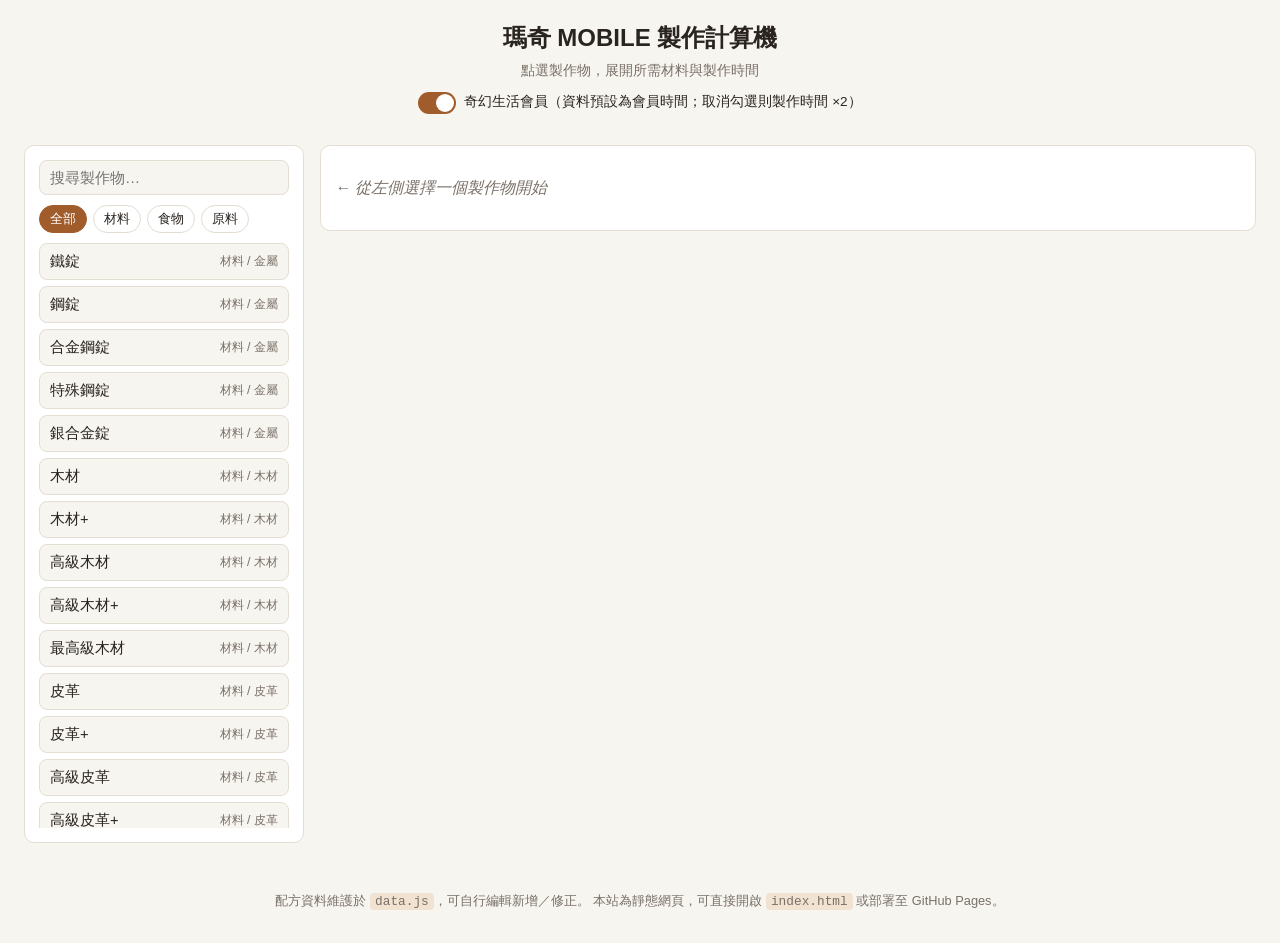
==== index.html @ 83d347d0 "Initial commit: 瑪奇 MOBILE 製作計算機 Static site that expands crafting recipes into required materials an" ====
<!doctype html>
<html lang="zh-Hant">
<head>
  <meta charset="UTF-8" />
  <meta name="viewport" content="width=device-width, initial-scale=1.0" />
  <title>瑪奇 MOBILE 製作計算機</title>
  <link rel="stylesheet" href="style.css" />
</head>
<body>
  <header class="app-header">
    <h1>瑪奇 MOBILE 製作計算機</h1>
    <p class="subtitle">點選製作物，展開所需材料與製作時間</p>
    <label class="membership-toggle">
      <input type="checkbox" id="premium-toggle" checked />
      <span class="switch"></span>
      奇幻生活會員（資料預設為會員時間；取消勾選則製作時間 ×2）
    </label>
  </header>

  <main class="layout">
    <aside class="sidebar">
      <input id="search-input" class="search-input" type="text" placeholder="搜尋製作物…" />
      <div id="category-tabs" class="tabs"></div>
      <div id="subcategory-tabs" class="tabs tabs-sub"></div>
      <ul id="item-list" class="item-list"></ul>
    </aside>

    <section class="detail">
      <p id="detail-empty" class="empty-hint">← 從左側選擇一個製作物開始</p>

      <div id="detail-content" hidden>
        <div class="detail-head">
          <h2 id="detail-title"></h2>
          <div class="qty-control">
            <label for="qty-input">數量</label>
            <button id="qty-decrease" type="button">−</button>
            <input id="qty-input" type="number" min="1" value="1" />
            <button id="qty-increase" type="button">＋</button>
          </div>
        </div>

        <div class="summary-cards">
          <div class="card">
            <div class="card-label">總製作時間</div>
            <div id="total-time" class="card-value"></div>
          </div>
          <div class="card">
            <div class="card-label">總製作次數</div>
            <div id="total-actions" class="card-value"></div>
          </div>
        </div>
        <p class="note">
          總製作時間為所有製作步驟依序進行的估計（未考慮多工作站同時製作、加速道具等因素）。
        </p>

        <div id="recipe-choices" class="recipe-choices" hidden></div>

        <div class="panels">
          <div class="panel">
            <h3>展開配方樹</h3>
            <ul id="tree" class="tree"></ul>
          </div>

          <div class="panel">
            <h3>建議製作順序</h3>
            <ol id="craft-steps" class="craft-steps"></ol>

            <h3>所需原始材料總表</h3>
            <table id="materials-table">
              <thead>
                <tr><th>材料</th><th>數量</th></tr>
              </thead>
              <tbody></tbody>
            </table>
          </div>
        </div>
      </div>
    </section>
  </main>

  <footer class="app-footer">
    <p>
      配方資料維護於 <code>data.js</code>，可自行編輯新增／修正。
      本站為靜態網頁，可直接開啟 <code>index.html</code> 或部署至 GitHub Pages。
    </p>
  </footer>

  <script src="data.js"></script>
  <script src="app.js"></script>
</body>
</html>
---- style.css ----
:root {
  color-scheme: light dark;
  --bg: #f7f5f0;
  --panel-bg: #ffffff;
  --text: #2a2420;
  --muted: #7a7168;
  --border: #e3ddd2;
  --accent: #a15c2b;
  --accent-soft: #f1e2d1;
}

@media (prefers-color-scheme: dark) {
  :root {
    --bg: #1b1815;
    --panel-bg: #24201c;
    --text: #ece6dc;
    --muted: #a89d8e;
    --border: #3a342c;
    --accent: #e0a96d;
    --accent-soft: #3a2c1c;
  }
}

* { box-sizing: border-box; }

body {
  margin: 0;
  background: var(--bg);
  color: var(--text);
  font-family: -apple-system, "PingFang TC", "Microsoft JhengHei", "Noto Sans TC", sans-serif;
  line-height: 1.5;
}

.app-header {
  padding: 20px 24px 8px;
  text-align: center;
}
.app-header h1 { margin: 0 0 4px; font-size: 1.5rem; }
.subtitle { margin: 0 0 10px; color: var(--muted); font-size: 0.9rem; }

.membership-toggle {
  display: inline-flex;
  align-items: center;
  gap: 8px;
  font-size: 0.85rem;
  color: var(--text);
  cursor: pointer;
  user-select: none;
}
.membership-toggle input { position: absolute; opacity: 0; width: 0; height: 0; }
.membership-toggle .switch {
  position: relative;
  width: 38px;
  height: 22px;
  border-radius: 999px;
  background: var(--border);
  transition: background 0.15s ease;
  flex-shrink: 0;
}
.membership-toggle .switch::before {
  content: "";
  position: absolute;
  top: 2px;
  left: 2px;
  width: 18px;
  height: 18px;
  border-radius: 50%;
  background: var(--panel-bg);
  transition: transform 0.15s ease;
}
.membership-toggle input:checked + .switch {
  background: var(--accent);
}
.membership-toggle input:checked + .switch::before {
  transform: translateX(16px);
}
.membership-toggle input:focus-visible + .switch {
  outline: 2px solid var(--accent);
  outline-offset: 2px;
}

.layout {
  display: grid;
  grid-template-columns: 280px 1fr;
  gap: 16px;
  padding: 16px 24px;
  align-items: start;
}

@media (max-width: 760px) {
  .layout { grid-template-columns: 1fr; }
}

.sidebar, .detail {
  background: var(--panel-bg);
  border: 1px solid var(--border);
  border-radius: 10px;
  padding: 14px;
}

.search-input {
  width: 100%;
  padding: 8px 10px;
  border: 1px solid var(--border);
  border-radius: 8px;
  background: var(--bg);
  color: var(--text);
  font-size: 0.95rem;
  margin-bottom: 10px;
}

.tabs {
  display: flex;
  flex-wrap: wrap;
  gap: 6px;
  margin-bottom: 10px;
}
.tab {
  border: 1px solid var(--border);
  background: transparent;
  color: var(--text);
  padding: 4px 10px;
  border-radius: 999px;
  font-size: 0.82rem;
  cursor: pointer;
}
.tab.active {
  background: var(--accent);
  border-color: var(--accent);
  color: #fff;
}

.tabs-sub {
  margin-bottom: 10px;
}
.tabs-sub:empty { margin-bottom: 0; }
.tab-sub {
  font-size: 0.76rem;
  padding: 3px 9px;
  opacity: 0.85;
}
.tab-sub.active { opacity: 1; }

.item-list {
  list-style: none;
  margin: 0;
  padding: 0;
  display: flex;
  flex-direction: column;
  gap: 6px;
  max-height: 65vh;
  overflow-y: auto;
}
.item-btn {
  width: 100%;
  display: flex;
  justify-content: space-between;
  align-items: center;
  padding: 8px 10px;
  border: 1px solid var(--border);
  border-radius: 8px;
  background: var(--bg);
  color: var(--text);
  cursor: pointer;
  font-size: 0.92rem;
  text-align: left;
}
.item-btn.active { border-color: var(--accent); background: var(--accent-soft); }
.item-cat { color: var(--muted); font-size: 0.78rem; }

.empty-hint { color: var(--muted); font-style: italic; }

.detail-head {
  display: flex;
  justify-content: space-between;
  align-items: center;
  flex-wrap: wrap;
  gap: 10px;
  margin-bottom: 12px;
}
.detail-head h2 { margin: 0; }

.qty-control {
  display: flex;
  align-items: center;
  gap: 6px;
}
.qty-control label { color: var(--muted); font-size: 0.85rem; margin-right: 4px; }
.qty-control button {
  width: 30px; height: 30px;
  border-radius: 6px;
  border: 1px solid var(--border);
  background: var(--bg);
  color: var(--text);
  font-size: 1rem;
  cursor: pointer;
}
.qty-control input {
  width: 64px;
  text-align: center;
  padding: 5px;
  border: 1px solid var(--border);
  border-radius: 6px;
  background: var(--bg);
  color: var(--text);
}

.summary-cards {
  display: flex;
  gap: 12px;
  margin-bottom: 6px;
}
.card {
  flex: 1;
  border: 1px solid var(--border);
  border-radius: 8px;
  padding: 10px 14px;
  background: var(--accent-soft);
}
.card-label { font-size: 0.8rem; color: var(--muted); }
.card-value { font-size: 1.3rem; font-weight: 600; }

.note { color: var(--muted); font-size: 0.8rem; margin: 6px 0 16px; }

.recipe-choices {
  border: 1px solid var(--border);
  border-radius: 8px;
  padding: 12px 14px;
  margin-bottom: 18px;
  background: var(--accent-soft);
}
.recipe-choices h3 { margin: 0 0 4px; font-size: 1rem; }
.recipe-group + .recipe-group { margin-top: 12px; }
.recipe-group-title { font-weight: 600; margin-bottom: 4px; }
.recipe-option {
  display: flex;
  align-items: baseline;
  gap: 6px;
  padding: 4px 0;
  cursor: pointer;
  font-size: 0.9rem;
}
.recipe-option input { margin-top: 3px; cursor: pointer; }
.recipe-option.active { font-weight: 600; }
.recipe-meta { color: var(--muted); font-size: 0.78rem; margin-left: 4px; }
.tree-recipe-note { color: var(--muted); font-size: 0.78rem; }

.panels {
  display: grid;
  grid-template-columns: 1.1fr 1fr;
  gap: 20px;
}
@media (max-width: 900px) {
  .panels { grid-template-columns: 1fr; }
}

.panel h3 { margin: 0 0 8px; font-size: 1rem; }

.tree, .tree ul {
  list-style: none;
  margin: 0;
  padding-left: 14px;
}
.tree { padding-left: 0; }
.tree summary {
  cursor: pointer;
  padding: 4px 0;
}
.tree .leaf {
  display: inline-block;
  padding: 4px 0;
  color: var(--text);
}
.tree-meta { color: var(--muted); font-size: 0.78rem; margin-left: 6px; }
.tree .error { color: #c0392b; }

.craft-steps {
  margin: 0 0 18px;
  padding-left: 20px;
}
.craft-steps li { margin-bottom: 4px; font-size: 0.92rem; }

table#materials-table {
  width: 100%;
  border-collapse: collapse;
  font-size: 0.92rem;
}
table#materials-table th, table#materials-table td {
  border-bottom: 1px solid var(--border);
  padding: 6px 4px;
  text-align: left;
}

.app-footer {
  text-align: center;
  color: var(--muted);
  font-size: 0.8rem;
  padding: 20px;
}
.app-footer code {
  background: var(--accent-soft);
  padding: 1px 5px;
  border-radius: 4px;
}
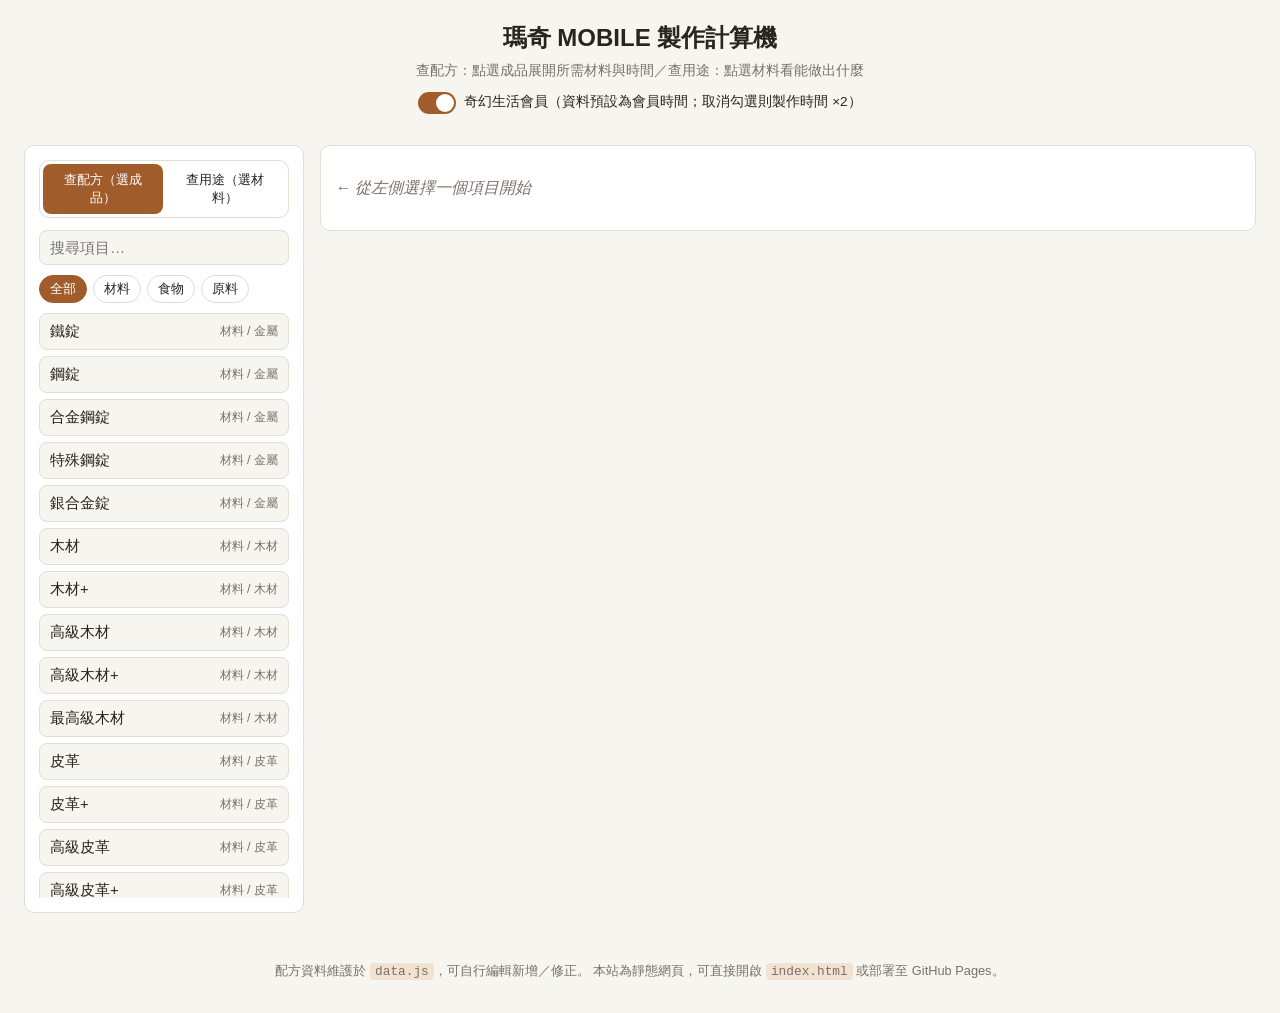
==== commit 5dbfcf6b: "Add reverse material-usage search Switch between "查配方" (pick a product, expand what it needs) and "查" ====
--- a/index.html
+++ b/index.html
@@ -9,7 +9,7 @@
 <body>
   <header class="app-header">
     <h1>瑪奇 MOBILE 製作計算機</h1>
-    <p class="subtitle">點選製作物，展開所需材料與製作時間</p>
+    <p class="subtitle">查配方：點選成品展開所需材料與時間／查用途：點選材料看能做出什麼</p>
     <label class="membership-toggle">
       <input type="checkbox" id="premium-toggle" checked />
       <span class="switch"></span>
@@ -19,19 +19,20 @@
 
   <main class="layout">
     <aside class="sidebar">
-      <input id="search-input" class="search-input" type="text" placeholder="搜尋製作物…" />
+      <div id="mode-tabs" class="tabs mode-tabs"></div>
+      <input id="search-input" class="search-input" type="text" placeholder="搜尋項目…" />
       <div id="category-tabs" class="tabs"></div>
       <div id="subcategory-tabs" class="tabs tabs-sub"></div>
       <ul id="item-list" class="item-list"></ul>
     </aside>
 
     <section class="detail">
-      <p id="detail-empty" class="empty-hint">← 從左側選擇一個製作物開始</p>
+      <p id="detail-empty" class="empty-hint">← 從左側選擇一個項目開始</p>
 
       <div id="detail-content" hidden>
         <div class="detail-head">
           <h2 id="detail-title"></h2>
-          <div class="qty-control">
+          <div id="qty-control" class="qty-control">
             <label for="qty-input">數量</label>
             <button id="qty-decrease" type="button">−</button>
             <input id="qty-input" type="number" min="1" value="1" />
@@ -39,39 +40,60 @@
           </div>
         </div>
 
-        <div class="summary-cards">
-          <div class="card">
-            <div class="card-label">總製作時間</div>
-            <div id="total-time" class="card-value"></div>
+        <div id="forward-view">
+          <div class="summary-cards">
+            <div class="card">
+              <div class="card-label">總製作時間</div>
+              <div id="total-time" class="card-value"></div>
+            </div>
+            <div class="card">
+              <div class="card-label">總製作次數</div>
+              <div id="total-actions" class="card-value"></div>
+            </div>
           </div>
-          <div class="card">
-            <div class="card-label">總製作次數</div>
-            <div id="total-actions" class="card-value"></div>
+          <p class="note">
+            總製作時間為所有製作步驟依序進行的估計（未考慮多工作站同時製作、加速道具等因素）。
+          </p>
+
+          <div id="recipe-choices" class="recipe-choices" hidden></div>
+
+          <div class="panels">
+            <div class="panel">
+              <h3>展開配方樹</h3>
+              <ul id="tree" class="tree"></ul>
+            </div>
+
+            <div class="panel">
+              <h3>建議製作順序</h3>
+              <ol id="craft-steps" class="craft-steps"></ol>
+
+              <h3>所需原始材料總表</h3>
+              <table id="materials-table">
+                <thead>
+                  <tr><th>材料</th><th>數量</th></tr>
+                </thead>
+                <tbody></tbody>
+              </table>
+            </div>
           </div>
         </div>
-        <p class="note">
-          總製作時間為所有製作步驟依序進行的估計（未考慮多工作站同時製作、加速道具等因素）。
-        </p>
 
-        <div id="recipe-choices" class="recipe-choices" hidden></div>
-
-        <div class="panels">
-          <div class="panel">
-            <h3>展開配方樹</h3>
-            <ul id="tree" class="tree"></ul>
+        <div id="reverse-view" hidden>
+          <div class="summary-cards">
+            <div class="card">
+              <div class="card-label">直接用於</div>
+              <div id="reverse-direct-count" class="card-value"></div>
+            </div>
+            <div class="card">
+              <div class="card-label">最終會做出</div>
+              <div id="reverse-final-count" class="card-value"></div>
+            </div>
           </div>
+          <p id="reverse-final-list" class="note"></p>
 
           <div class="panel">
-            <h3>建議製作順序</h3>
-            <ol id="craft-steps" class="craft-steps"></ol>
-
-            <h3>所需原始材料總表</h3>
-            <table id="materials-table">
-              <thead>
-                <tr><th>材料</th><th>數量</th></tr>
-              </thead>
-              <tbody></tbody>
-            </table>
+            <h3>用途展開（會被用來做什麼）</h3>
+            <ul id="reverse-tree" class="tree"></ul>
           </div>
         </div>
       </div>
--- a/style.css
+++ b/style.css
@@ -141,6 +141,27 @@
 }
 .tab-sub.active { opacity: 1; }
 
+.mode-tabs {
+  flex-wrap: nowrap;
+  margin-bottom: 12px;
+  border: 1px solid var(--border);
+  border-radius: 10px;
+  padding: 3px;
+  gap: 3px;
+}
+.mode-tabs .tab {
+  flex: 1;
+  border: none;
+  border-radius: 8px;
+  padding: 7px 8px;
+  font-size: 0.82rem;
+  text-align: center;
+}
+.mode-tabs .tab.active {
+  background: var(--accent);
+  color: #fff;
+}
+
 .item-list {
   list-style: none;
   margin: 0;
@@ -185,6 +206,7 @@
   align-items: center;
   gap: 6px;
 }
+.qty-control[hidden] { display: none; }
 .qty-control label { color: var(--muted); font-size: 0.85rem; margin-right: 4px; }
 .qty-control button {
   width: 30px; height: 30px;
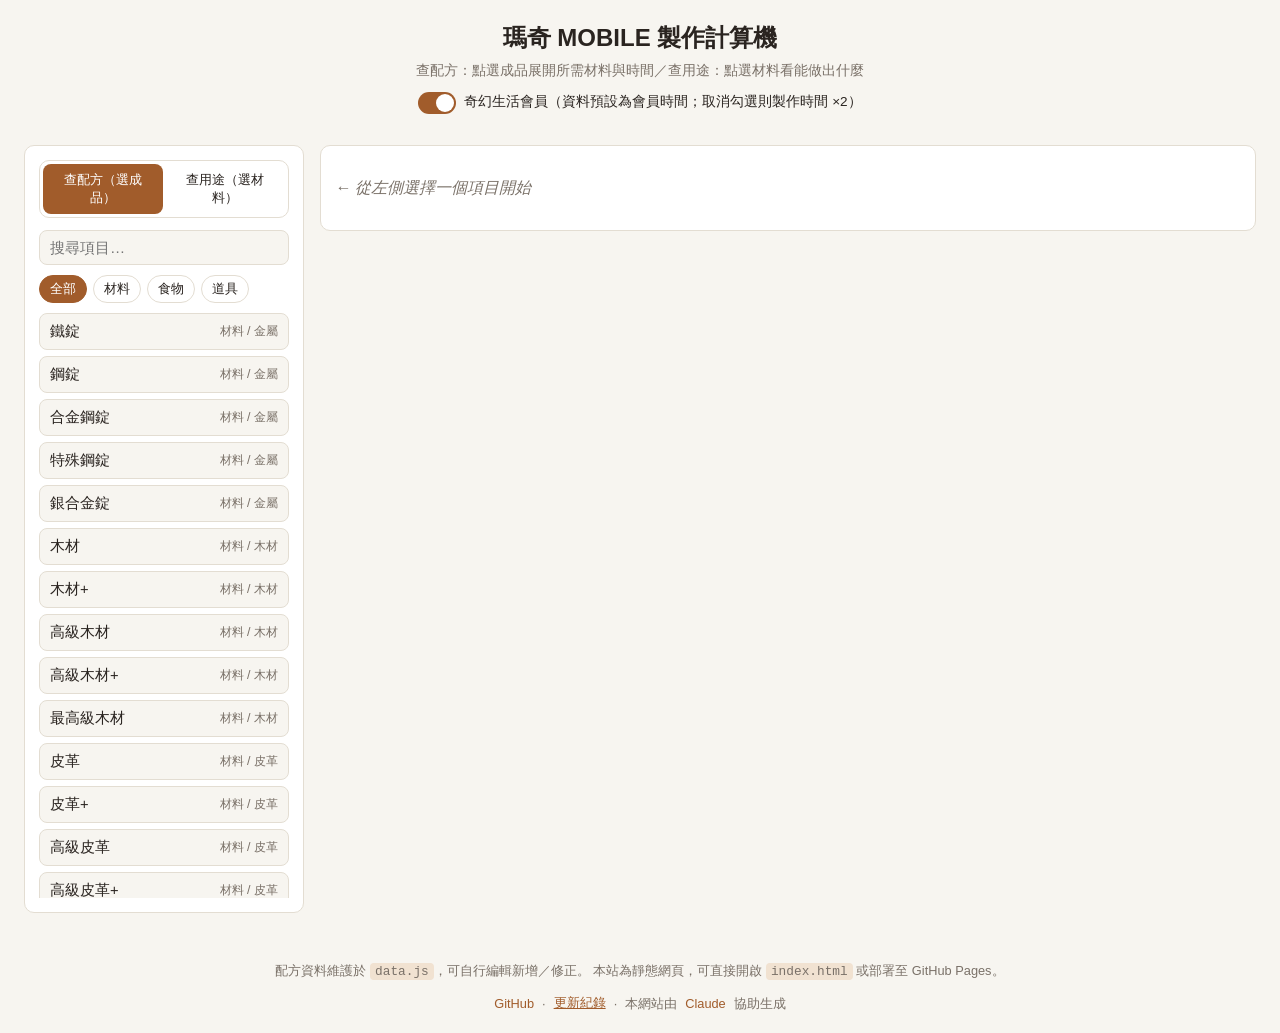
==== commit de7a3327: "Add footer changelog/GitHub link and fix local server launch config - Show a changelog panel, GitHub" ====
--- a/index.html
+++ b/index.html
@@ -105,9 +105,20 @@
       配方資料維護於 <code>data.js</code>，可自行編輯新增／修正。
       本站為靜態網頁，可直接開啟 <code>index.html</code> 或部署至 GitHub Pages。
     </p>
+    <p class="footer-links">
+      <a href="https://github.com/clhsieh/mobinogi-ingredient" target="_blank" rel="noopener">GitHub</a>
+      <span aria-hidden="true">·</span>
+      <button id="changelog-toggle" type="button" class="link-btn">更新紀錄</button>
+      <span aria-hidden="true">·</span>
+      本網站由 <a href="https://claude.com/claude-code" target="_blank" rel="noopener">Claude</a> 協助生成
+    </p>
+    <div id="changelog-panel" class="changelog-panel" hidden>
+      <ul id="changelog-list"></ul>
+    </div>
   </footer>
 
   <script src="data.js"></script>
+  <script src="changelog.js"></script>
   <script src="app.js"></script>
 </body>
 </html>
--- a/style.css
+++ b/style.css
@@ -324,3 +324,55 @@
   padding: 1px 5px;
   border-radius: 4px;
 }
+
+.footer-links {
+  display: flex;
+  justify-content: center;
+  align-items: center;
+  gap: 8px;
+  flex-wrap: wrap;
+  margin: 8px 0 0;
+}
+.footer-links a {
+  color: var(--accent);
+  text-decoration: none;
+}
+.footer-links a:hover { text-decoration: underline; }
+
+.link-btn {
+  background: none;
+  border: none;
+  padding: 0;
+  color: var(--accent);
+  font-size: inherit;
+  cursor: pointer;
+  text-decoration: underline;
+}
+
+.changelog-panel {
+  max-width: 480px;
+  margin: 12px auto 0;
+  padding: 12px 16px;
+  border: 1px solid var(--border);
+  border-radius: 8px;
+  background: var(--panel-bg);
+  text-align: left;
+}
+.changelog-date {
+  font-weight: 600;
+  color: var(--text);
+  margin: 10px 0 4px;
+}
+.changelog-date:first-child { margin-top: 0; }
+.changelog-panel ul { list-style: none; margin: 0; padding: 0; }
+.changelog-panel li.changelog-item {
+  font-size: 0.82rem;
+  color: var(--muted);
+  padding: 2px 0 2px 14px;
+  position: relative;
+}
+.changelog-panel li.changelog-item::before {
+  content: "•";
+  position: absolute;
+  left: 2px;
+}
